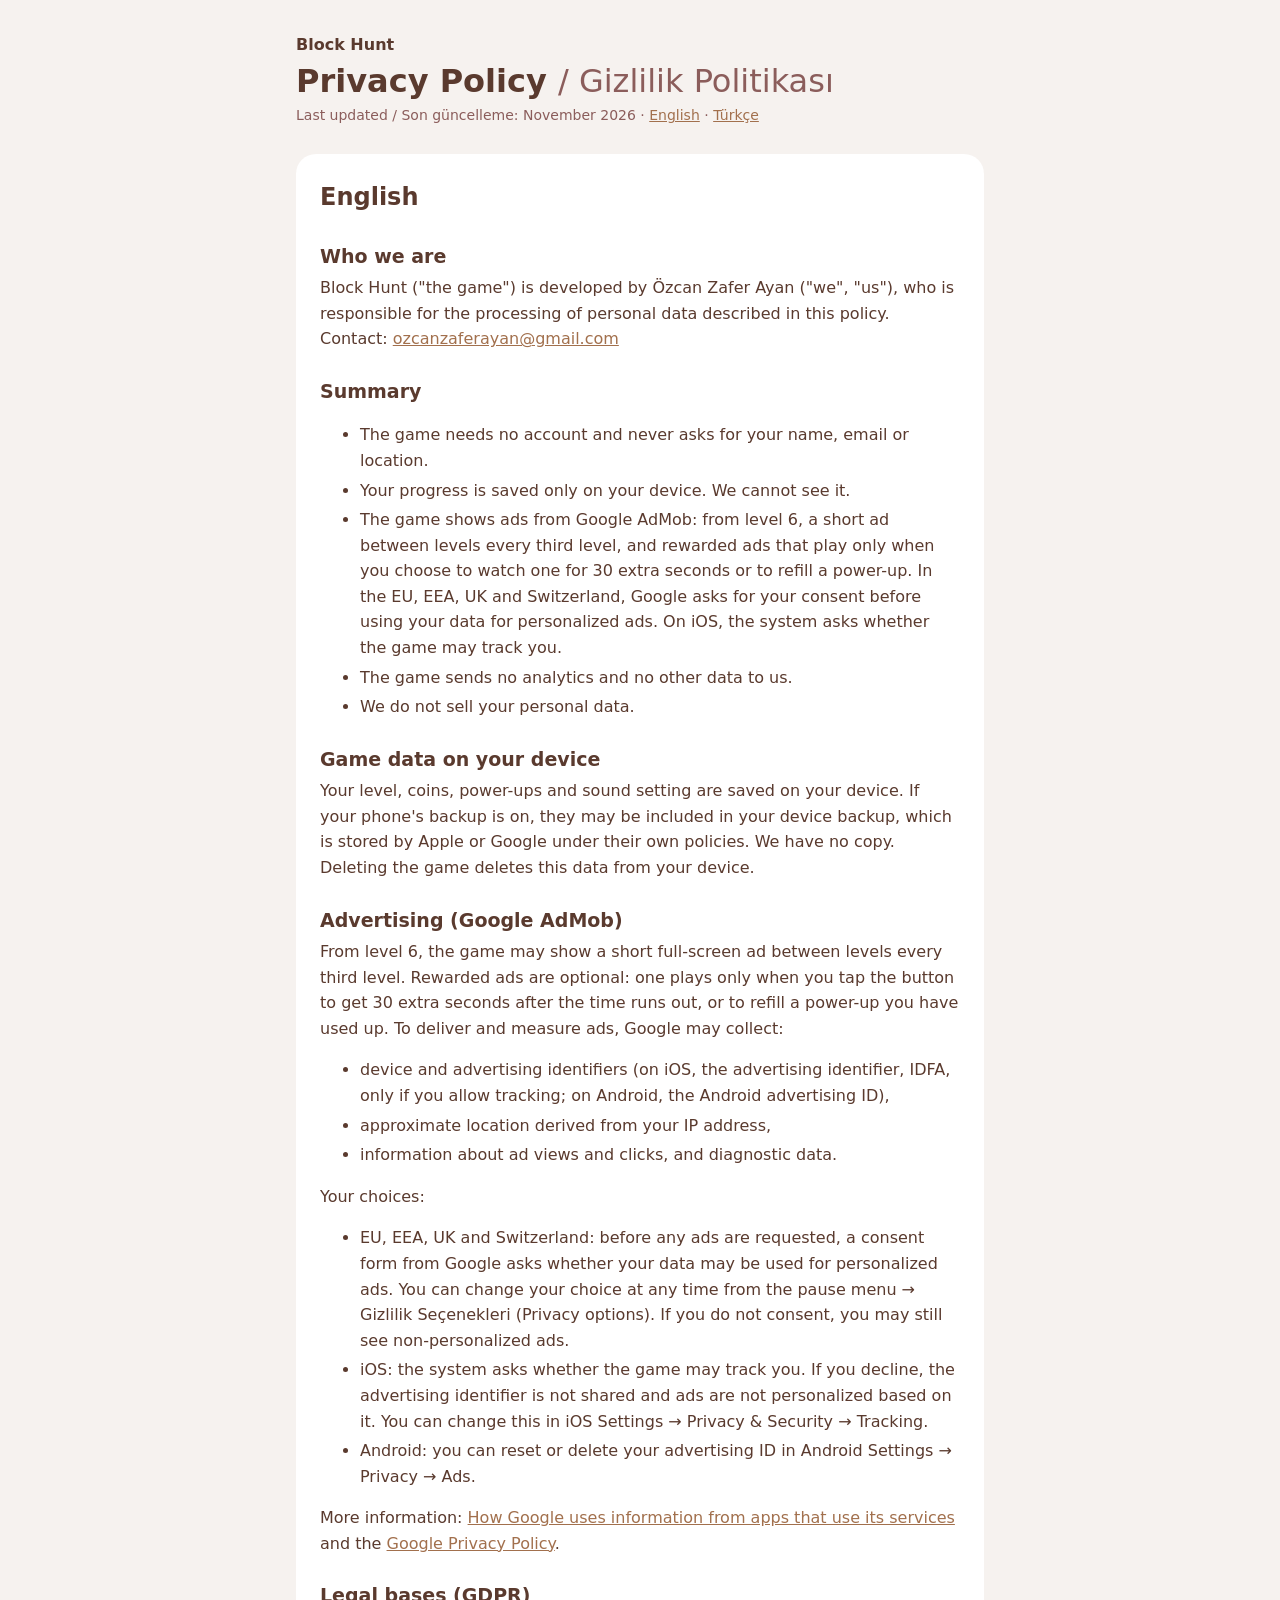
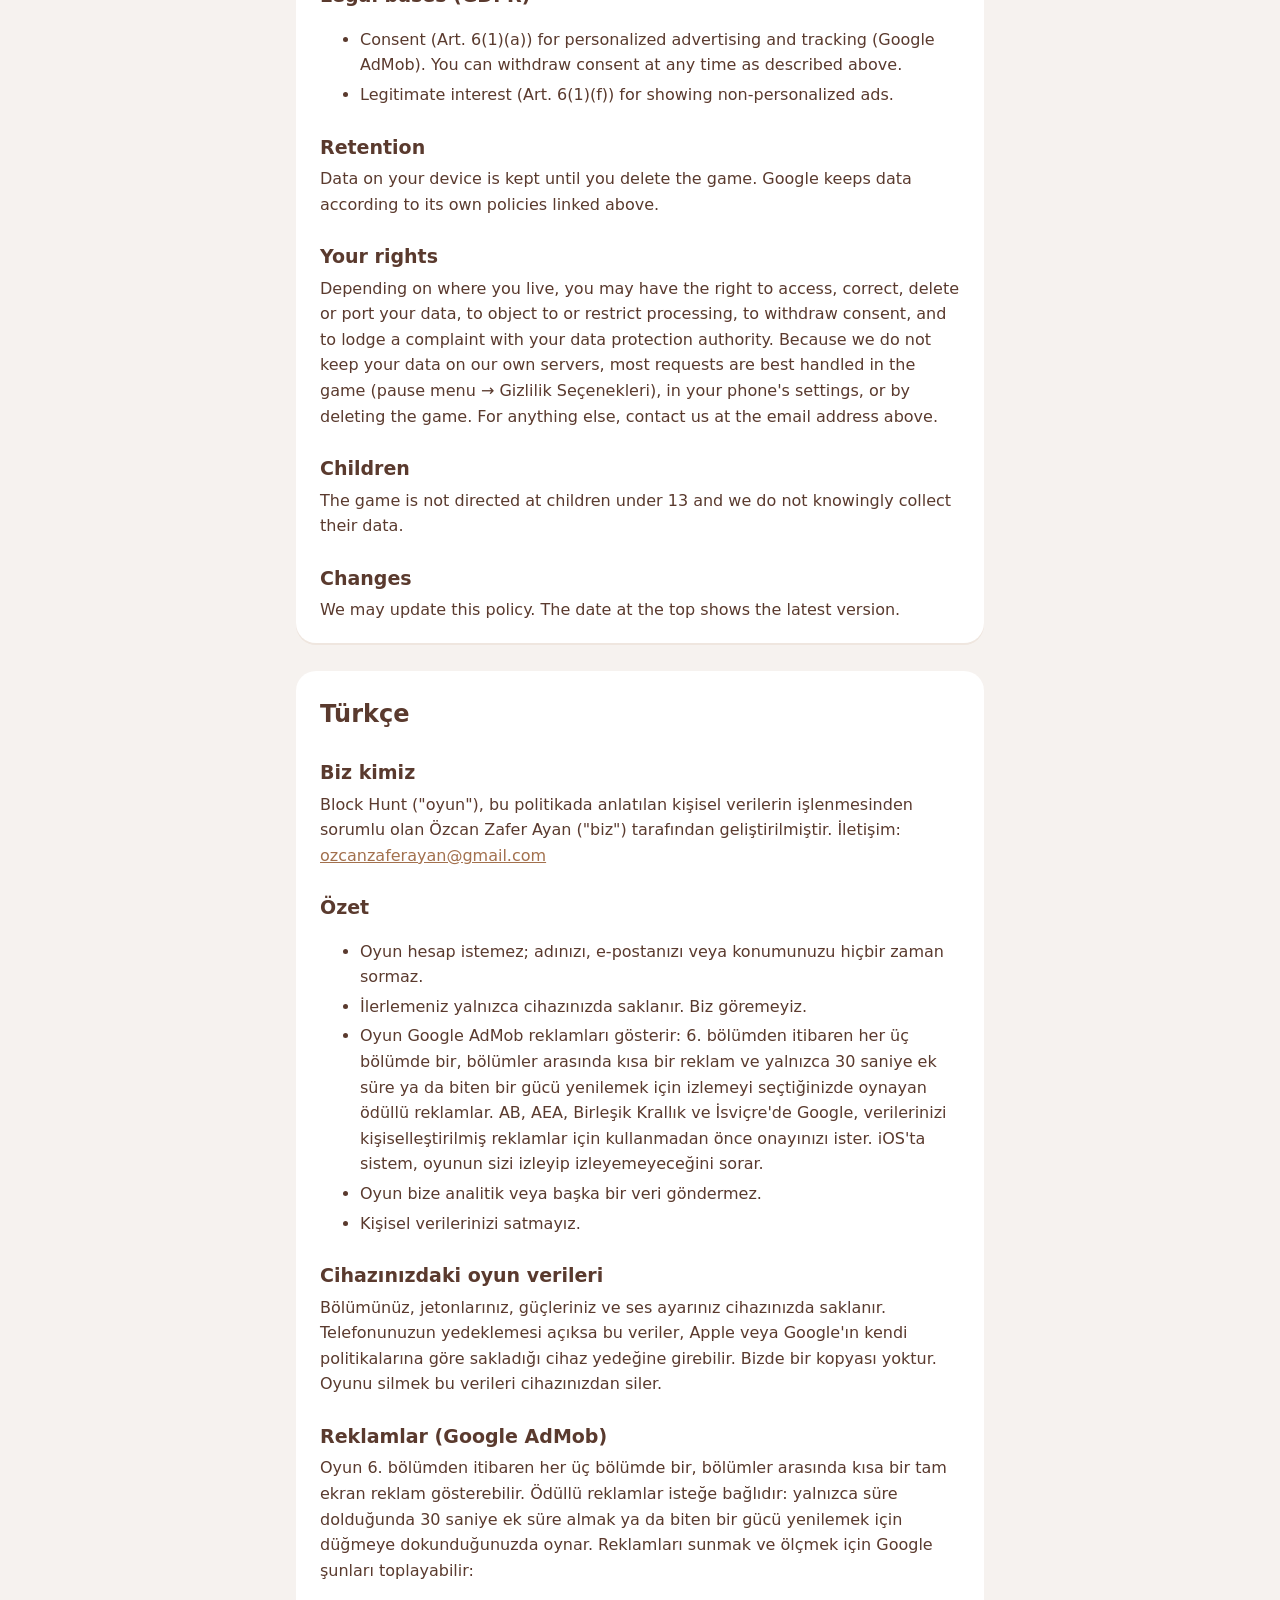
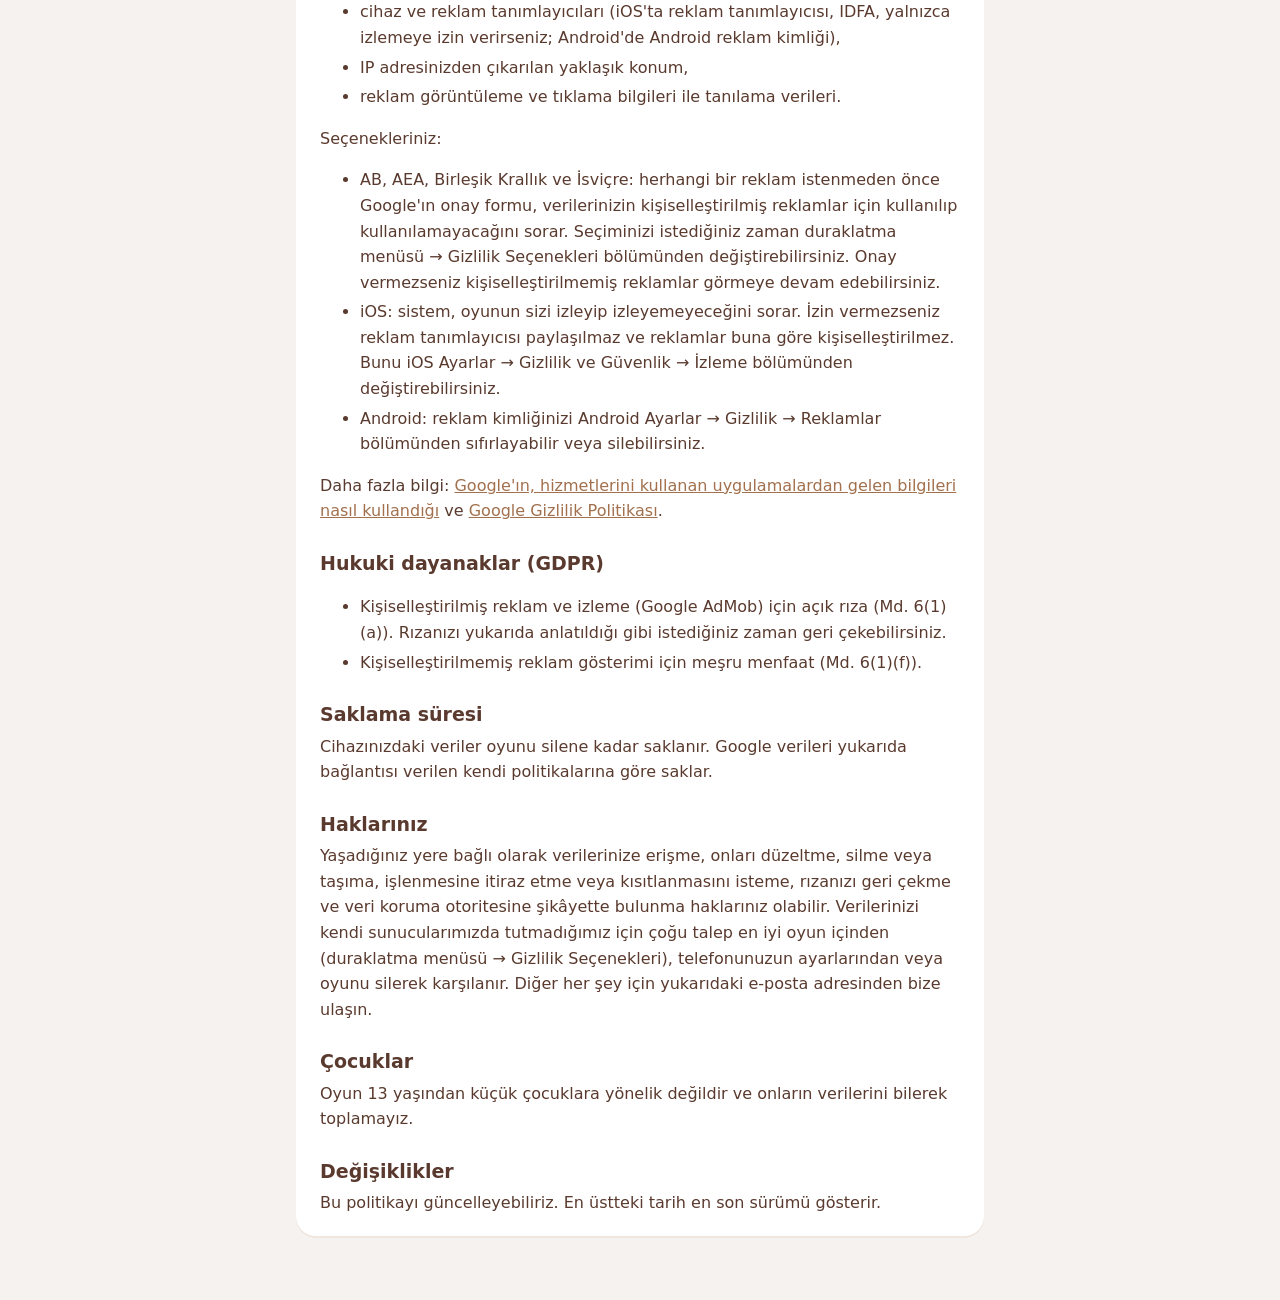
==== block-hunt/privacy/index.html @ faeb90f6 "Add Block Hunt privacy policy Co-Authored-By: Claude Opus 5.5 <noreply@anthropic.com>" ====
<!doctype html>
<html lang="en">
  <head>
    <meta charset="utf-8" />
    <meta name="viewport" content="width=device-width, initial-scale=1" />
    <title>Block Hunt – Privacy Policy</title>
    <link rel="stylesheet" href="../style.css" />
  </head>
  <body>
    <main>
      <p class="app">Block Hunt</p>
      <h1>Privacy Policy <span>/ Gizlilik Politikası</span></h1>
      <p class="meta">Last updated / Son güncelleme: November 2026 · <a href="#en">English</a> · <a href="#tr">Türkçe</a></p>

      <section id="en" lang="en">
        <h2>English</h2>

        <h3>Who we are</h3>
        <p>Block Hunt ("the game") is developed by Özcan Zafer Ayan ("we", "us"), who is responsible for the processing of personal data described in this policy. Contact: <a href="mailto:ozcanzaferayan@gmail.com">ozcanzaferayan@gmail.com</a></p>

        <h3>Summary</h3>
        <ul>
          <li>The game needs no account and never asks for your name, email or location.</li>
          <li>Your progress is saved only on your device. We cannot see it.</li>
          <li>The game shows ads from Google AdMob: from level 6, a short ad between levels every third level, and rewarded ads that play only when you choose to watch one for 30 extra seconds or to refill a power-up. In the EU, EEA, UK and Switzerland, Google asks for your consent before using your data for personalized ads. On iOS, the system asks whether the game may track you.</li>
          <li>The game sends no analytics and no other data to us.</li>
          <li>We do not sell your personal data.</li>
        </ul>

        <h3>Game data on your device</h3>
        <p>Your level, coins, power-ups and sound setting are saved on your device. If your phone's backup is on, they may be included in your device backup, which is stored by Apple or Google under their own policies. We have no copy. Deleting the game deletes this data from your device.</p>

        <h3>Advertising (Google AdMob)</h3>
        <p>From level 6, the game may show a short full-screen ad between levels every third level. Rewarded ads are optional: one plays only when you tap the button to get 30 extra seconds after the time runs out, or to refill a power-up you have used up. To deliver and measure ads, Google may collect:</p>
        <ul>
          <li>device and advertising identifiers (on iOS, the advertising identifier, IDFA, only if you allow tracking; on Android, the Android advertising ID),</li>
          <li>approximate location derived from your IP address,</li>
          <li>information about ad views and clicks, and diagnostic data.</li>
        </ul>
        <p>Your choices:</p>
        <ul>
          <li>EU, EEA, UK and Switzerland: before any ads are requested, a consent form from Google asks whether your data may be used for personalized ads. You can change your choice at any time from the pause menu → Gizlilik Seçenekleri (Privacy options). If you do not consent, you may still see non-personalized ads.</li>
          <li>iOS: the system asks whether the game may track you. If you decline, the advertising identifier is not shared and ads are not personalized based on it. You can change this in iOS Settings → Privacy &amp; Security → Tracking.</li>
          <li>Android: you can reset or delete your advertising ID in Android Settings → Privacy → Ads.</li>
        </ul>
        <p>More information: <a href="https://policies.google.com/technologies/partner-sites">How Google uses information from apps that use its services</a> and the <a href="https://policies.google.com/privacy">Google Privacy Policy</a>.</p>

        <h3>Legal bases (GDPR)</h3>
        <ul>
          <li>Consent (Art. 6(1)(a)) for personalized advertising and tracking (Google AdMob). You can withdraw consent at any time as described above.</li>
          <li>Legitimate interest (Art. 6(1)(f)) for showing non-personalized ads.</li>
        </ul>

        <h3>Retention</h3>
        <p>Data on your device is kept until you delete the game. Google keeps data according to its own policies linked above.</p>

        <h3>Your rights</h3>
        <p>Depending on where you live, you may have the right to access, correct, delete or port your data, to object to or restrict processing, to withdraw consent, and to lodge a complaint with your data protection authority. Because we do not keep your data on our own servers, most requests are best handled in the game (pause menu → Gizlilik Seçenekleri), in your phone's settings, or by deleting the game. For anything else, contact us at the email address above.</p>

        <h3>Children</h3>
        <p>The game is not directed at children under 13 and we do not knowingly collect their data.</p>

        <h3>Changes</h3>
        <p>We may update this policy. The date at the top shows the latest version.</p>
      </section>

      <section id="tr" lang="tr">
        <h2>Türkçe</h2>

        <h3>Biz kimiz</h3>
        <p>Block Hunt ("oyun"), bu politikada anlatılan kişisel verilerin işlenmesinden sorumlu olan Özcan Zafer Ayan ("biz") tarafından geliştirilmiştir. İletişim: <a href="mailto:ozcanzaferayan@gmail.com">ozcanzaferayan@gmail.com</a></p>

        <h3>Özet</h3>
        <ul>
          <li>Oyun hesap istemez; adınızı, e-postanızı veya konumunuzu hiçbir zaman sormaz.</li>
          <li>İlerlemeniz yalnızca cihazınızda saklanır. Biz göremeyiz.</li>
          <li>Oyun Google AdMob reklamları gösterir: 6. bölümden itibaren her üç bölümde bir, bölümler arasında kısa bir reklam ve yalnızca 30 saniye ek süre ya da biten bir gücü yenilemek için izlemeyi seçtiğinizde oynayan ödüllü reklamlar. AB, AEA, Birleşik Krallık ve İsviçre'de Google, verilerinizi kişiselleştirilmiş reklamlar için kullanmadan önce onayınızı ister. iOS'ta sistem, oyunun sizi izleyip izleyemeyeceğini sorar.</li>
          <li>Oyun bize analitik veya başka bir veri göndermez.</li>
          <li>Kişisel verilerinizi satmayız.</li>
        </ul>

        <h3>Cihazınızdaki oyun verileri</h3>
        <p>Bölümünüz, jetonlarınız, güçleriniz ve ses ayarınız cihazınızda saklanır. Telefonunuzun yedeklemesi açıksa bu veriler, Apple veya Google'ın kendi politikalarına göre sakladığı cihaz yedeğine girebilir. Bizde bir kopyası yoktur. Oyunu silmek bu verileri cihazınızdan siler.</p>

        <h3>Reklamlar (Google AdMob)</h3>
        <p>Oyun 6. bölümden itibaren her üç bölümde bir, bölümler arasında kısa bir tam ekran reklam gösterebilir. Ödüllü reklamlar isteğe bağlıdır: yalnızca süre dolduğunda 30 saniye ek süre almak ya da biten bir gücü yenilemek için düğmeye dokunduğunuzda oynar. Reklamları sunmak ve ölçmek için Google şunları toplayabilir:</p>
        <ul>
          <li>cihaz ve reklam tanımlayıcıları (iOS'ta reklam tanımlayıcısı, IDFA, yalnızca izlemeye izin verirseniz; Android'de Android reklam kimliği),</li>
          <li>IP adresinizden çıkarılan yaklaşık konum,</li>
          <li>reklam görüntüleme ve tıklama bilgileri ile tanılama verileri.</li>
        </ul>
        <p>Seçenekleriniz:</p>
        <ul>
          <li>AB, AEA, Birleşik Krallık ve İsviçre: herhangi bir reklam istenmeden önce Google'ın onay formu, verilerinizin kişiselleştirilmiş reklamlar için kullanılıp kullanılamayacağını sorar. Seçiminizi istediğiniz zaman duraklatma menüsü → Gizlilik Seçenekleri bölümünden değiştirebilirsiniz. Onay vermezseniz kişiselleştirilmemiş reklamlar görmeye devam edebilirsiniz.</li>
          <li>iOS: sistem, oyunun sizi izleyip izleyemeyeceğini sorar. İzin vermezseniz reklam tanımlayıcısı paylaşılmaz ve reklamlar buna göre kişiselleştirilmez. Bunu iOS Ayarlar → Gizlilik ve Güvenlik → İzleme bölümünden değiştirebilirsiniz.</li>
          <li>Android: reklam kimliğinizi Android Ayarlar → Gizlilik → Reklamlar bölümünden sıfırlayabilir veya silebilirsiniz.</li>
        </ul>
        <p>Daha fazla bilgi: <a href="https://policies.google.com/technologies/partner-sites">Google'ın, hizmetlerini kullanan uygulamalardan gelen bilgileri nasıl kullandığı</a> ve <a href="https://policies.google.com/privacy">Google Gizlilik Politikası</a>.</p>

        <h3>Hukuki dayanaklar (GDPR)</h3>
        <ul>
          <li>Kişiselleştirilmiş reklam ve izleme (Google AdMob) için açık rıza (Md. 6(1)(a)). Rızanızı yukarıda anlatıldığı gibi istediğiniz zaman geri çekebilirsiniz.</li>
          <li>Kişiselleştirilmemiş reklam gösterimi için meşru menfaat (Md. 6(1)(f)).</li>
        </ul>

        <h3>Saklama süresi</h3>
        <p>Cihazınızdaki veriler oyunu silene kadar saklanır. Google verileri yukarıda bağlantısı verilen kendi politikalarına göre saklar.</p>

        <h3>Haklarınız</h3>
        <p>Yaşadığınız yere bağlı olarak verilerinize erişme, onları düzeltme, silme veya taşıma, işlenmesine itiraz etme veya kısıtlanmasını isteme, rızanızı geri çekme ve veri koruma otoritesine şikâyette bulunma haklarınız olabilir. Verilerinizi kendi sunucularımızda tutmadığımız için çoğu talep en iyi oyun içinden (duraklatma menüsü → Gizlilik Seçenekleri), telefonunuzun ayarlarından veya oyunu silerek karşılanır. Diğer her şey için yukarıdaki e-posta adresinden bize ulaşın.</p>

        <h3>Çocuklar</h3>
        <p>Oyun 13 yaşından küçük çocuklara yönelik değildir ve onların verilerini bilerek toplamayız.</p>

        <h3>Değişiklikler</h3>
        <p>Bu politikayı güncelleyebiliriz. En üstteki tarih en son sürümü gösterir.</p>
      </section>
    </main>
  </body>
</html>
---- block-hunt/style.css ----
/* Cat Sudoku sayfaları: oyunun kreması ve kahvesi */
:root {
  --bg: #f6f2ef;
  --card: #fff;
  --ink: #5a3a2e;
  --soft: #8b5d5b;
  --accent: #a2704d;
  --line: #efe6df;
}
* {
  box-sizing: border-box;
}
body {
  margin: 0;
  background: var(--bg);
  color: var(--ink);
  font: 16px/1.6 -apple-system, system-ui, 'Segoe UI', Roboto, sans-serif;
}
main {
  max-width: 720px;
  margin: 0 auto;
  padding: 32px 16px 64px;
}
a {
  color: var(--accent);
}
.app {
  margin: 0 0 4px;
  font-weight: 600;
}
.app a {
  color: var(--soft);
  text-decoration: none;
}
h1 {
  margin: 0;
  font-size: 32px;
  line-height: 1.2;
}
h1 span {
  color: var(--soft);
  font-weight: 400;
}
.meta {
  color: var(--soft);
  font-size: 14px;
}
section {
  margin-top: 28px;
  padding: 8px 24px 16px;
  background: var(--card);
  border-radius: 20px;
  box-shadow: 0 2px 0 var(--line);
}
h2 {
  font-size: 24px;
  margin: 16px 0 4px;
}
h3 {
  font-size: 19px;
  margin: 24px 0 4px;
}
h4 {
  font-size: 16px;
  margin: 16px 0 2px;
}
p,
li {
  margin: 4px 0;
}
.links {
  display: flex;
  flex-wrap: wrap;
  gap: 12px;
  margin-top: 20px;
}
.links a {
  padding: 10px 18px;
  border-radius: 14px;
  background: var(--card);
  box-shadow: 0 2px 0 var(--line);
  text-decoration: none;
  font-weight: 600;
}
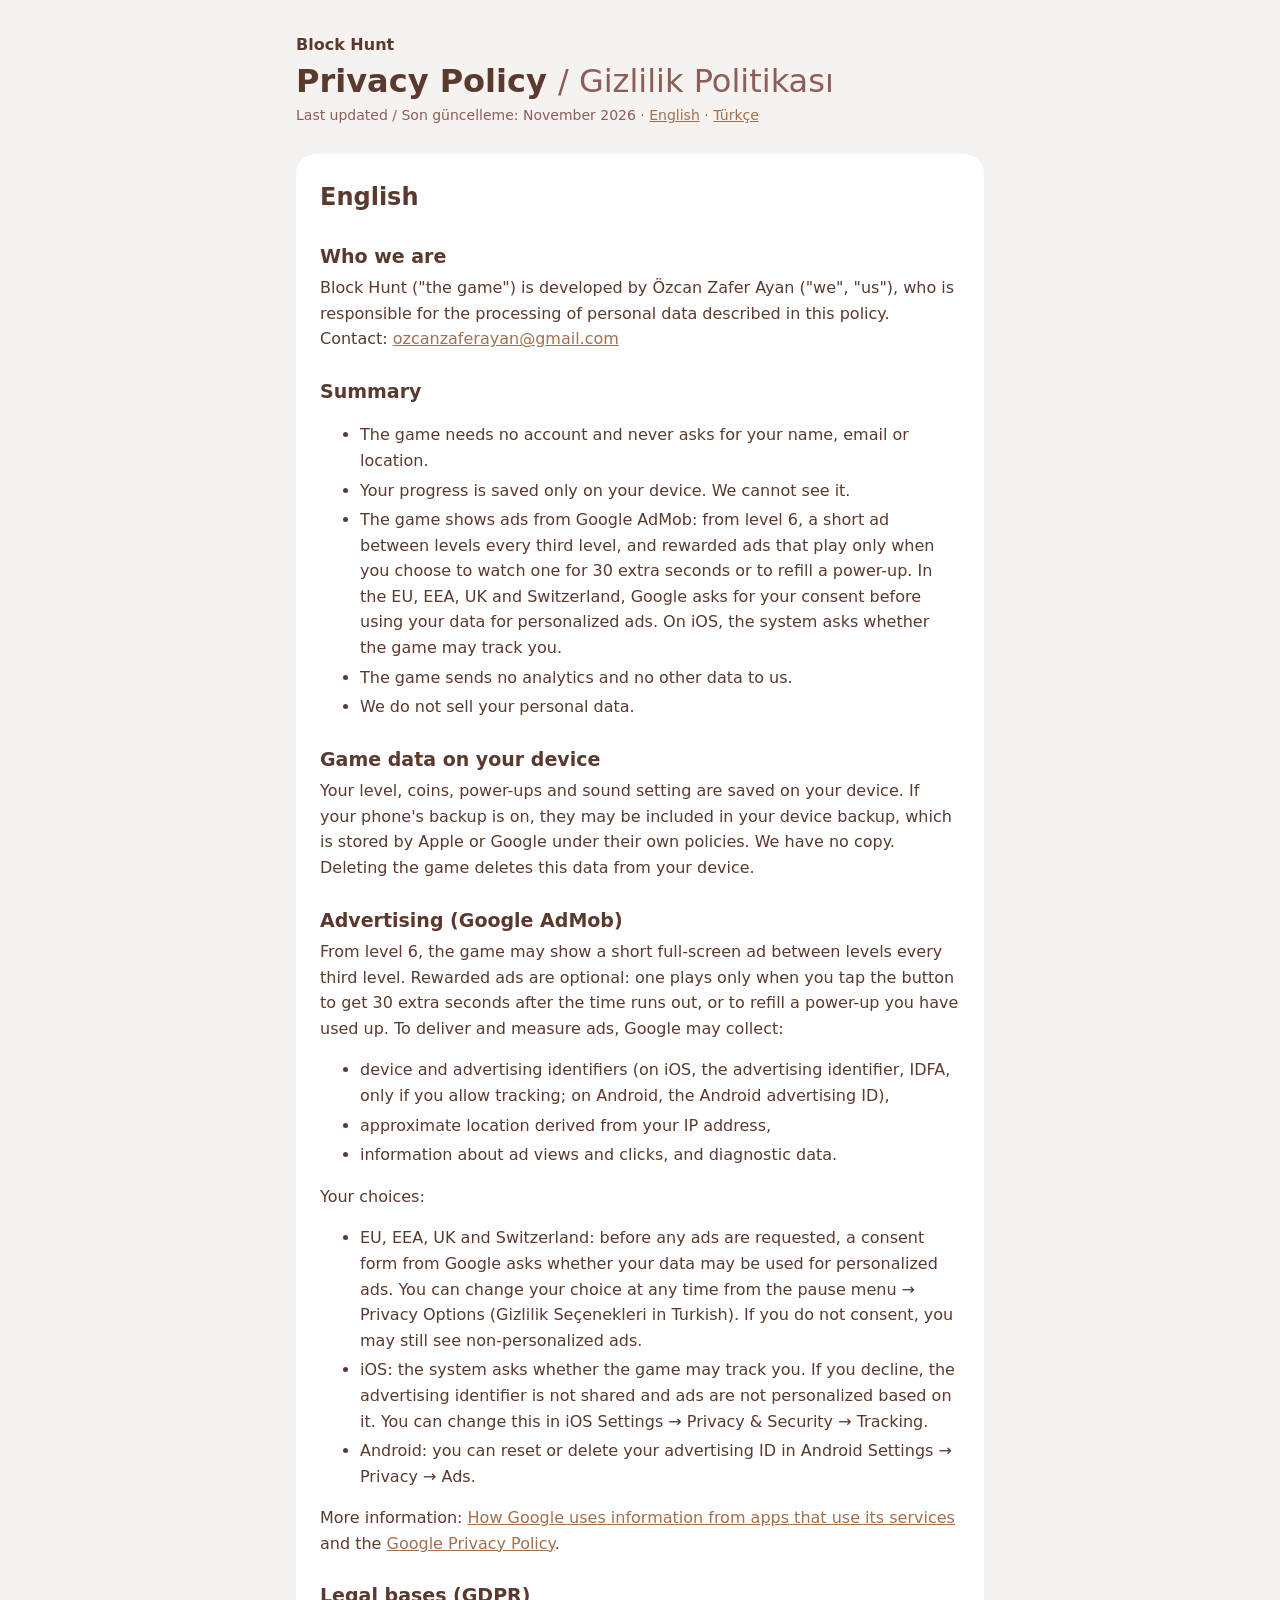
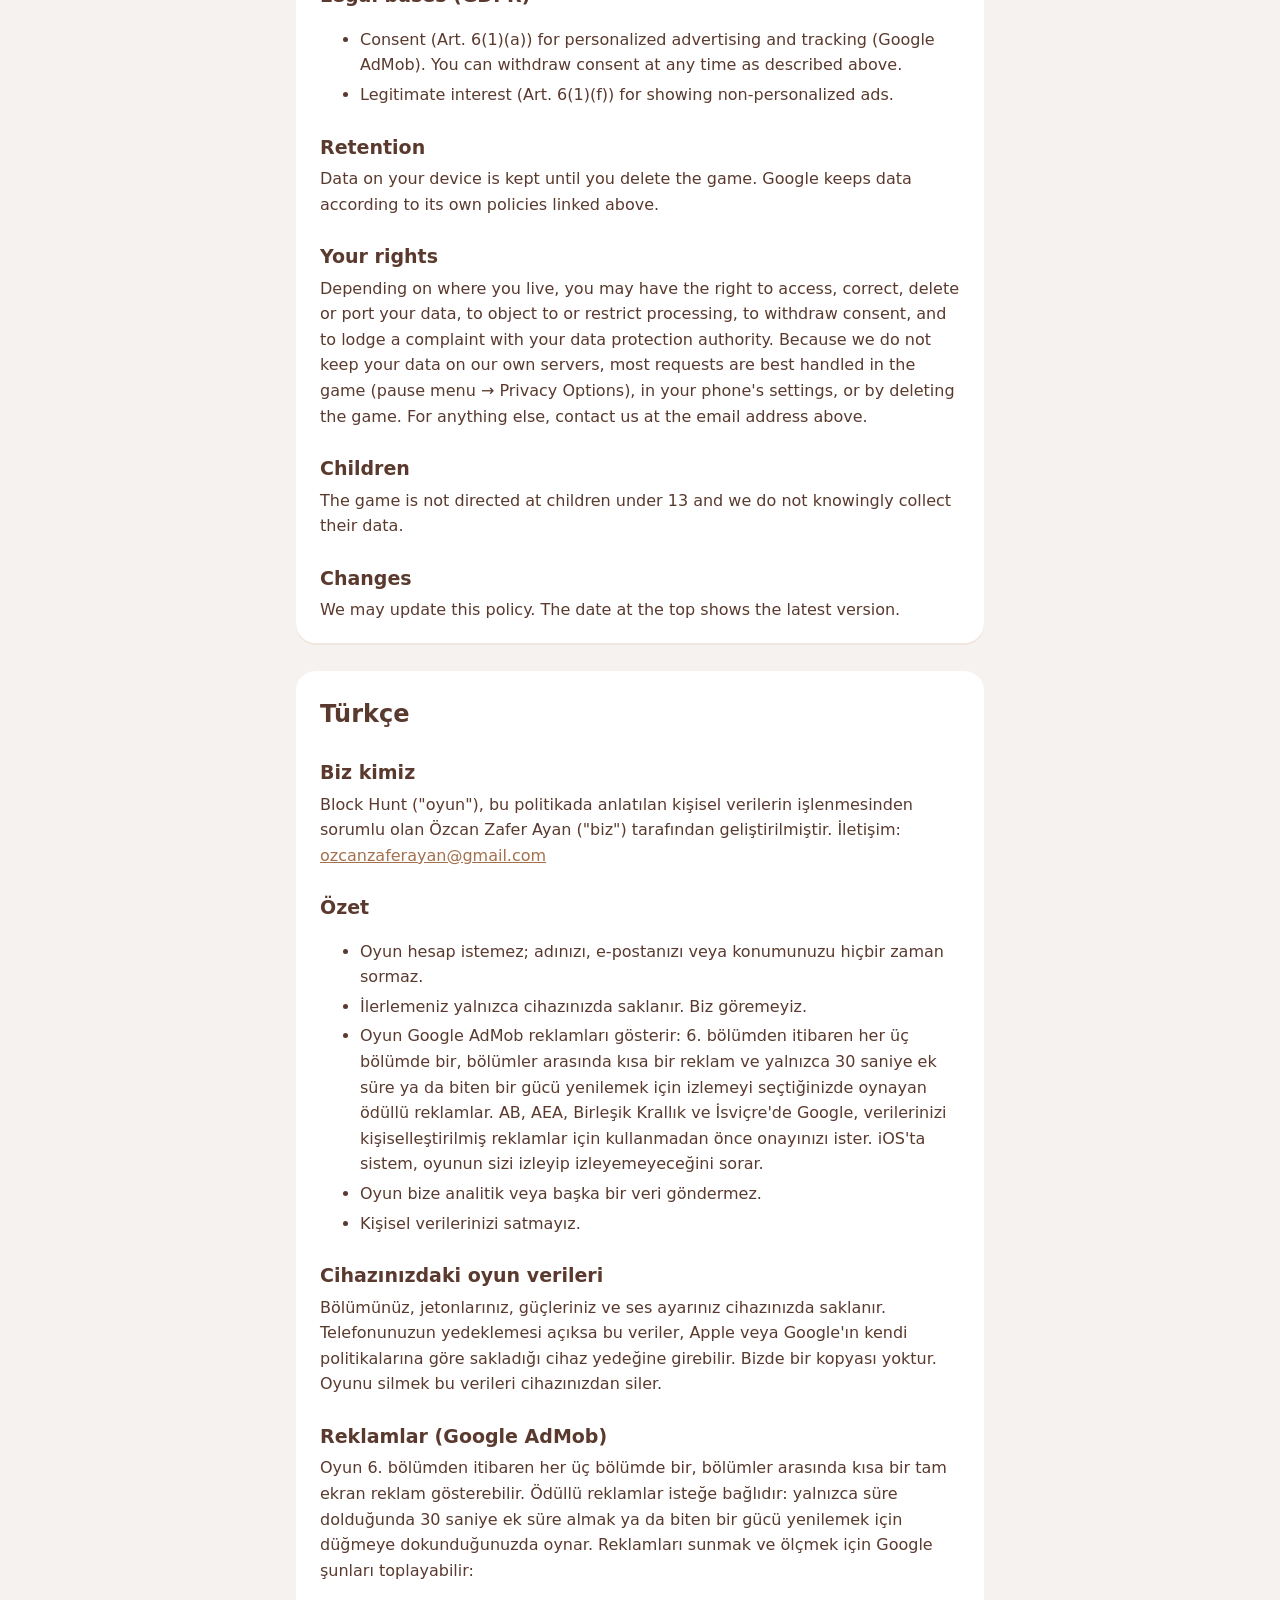
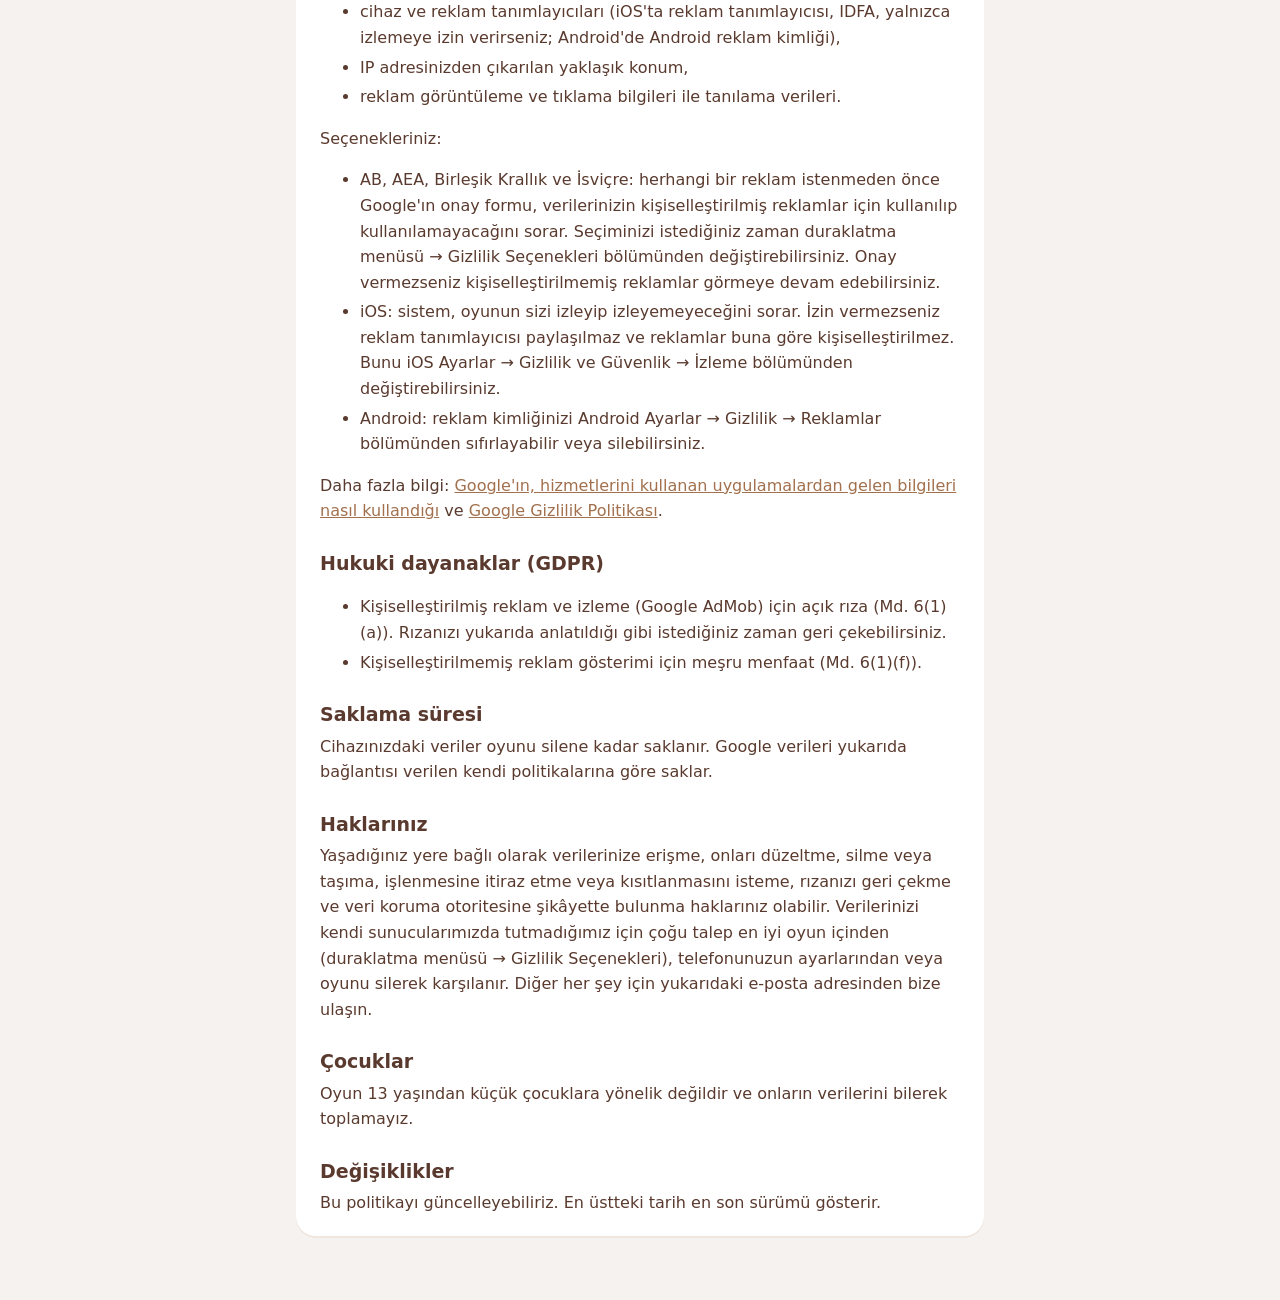
==== commit 9a97bd04: "Block Hunt privacy: name the English Privacy Options menu The game now has an English interface, so " ====
--- a/block-hunt/privacy/index.html
+++ b/block-hunt/privacy/index.html
@@ -39,7 +39,7 @@
         </ul>
         <p>Your choices:</p>
         <ul>
-          <li>EU, EEA, UK and Switzerland: before any ads are requested, a consent form from Google asks whether your data may be used for personalized ads. You can change your choice at any time from the pause menu → Gizlilik Seçenekleri (Privacy options). If you do not consent, you may still see non-personalized ads.</li>
+          <li>EU, EEA, UK and Switzerland: before any ads are requested, a consent form from Google asks whether your data may be used for personalized ads. You can change your choice at any time from the pause menu → Privacy Options (Gizlilik Seçenekleri in Turkish). If you do not consent, you may still see non-personalized ads.</li>
           <li>iOS: the system asks whether the game may track you. If you decline, the advertising identifier is not shared and ads are not personalized based on it. You can change this in iOS Settings → Privacy &amp; Security → Tracking.</li>
           <li>Android: you can reset or delete your advertising ID in Android Settings → Privacy → Ads.</li>
         </ul>
@@ -55,7 +55,7 @@
         <p>Data on your device is kept until you delete the game. Google keeps data according to its own policies linked above.</p>
 
         <h3>Your rights</h3>
-        <p>Depending on where you live, you may have the right to access, correct, delete or port your data, to object to or restrict processing, to withdraw consent, and to lodge a complaint with your data protection authority. Because we do not keep your data on our own servers, most requests are best handled in the game (pause menu → Gizlilik Seçenekleri), in your phone's settings, or by deleting the game. For anything else, contact us at the email address above.</p>
+        <p>Depending on where you live, you may have the right to access, correct, delete or port your data, to object to or restrict processing, to withdraw consent, and to lodge a complaint with your data protection authority. Because we do not keep your data on our own servers, most requests are best handled in the game (pause menu → Privacy Options), in your phone's settings, or by deleting the game. For anything else, contact us at the email address above.</p>
 
         <h3>Children</h3>
         <p>The game is not directed at children under 13 and we do not knowingly collect their data.</p>
